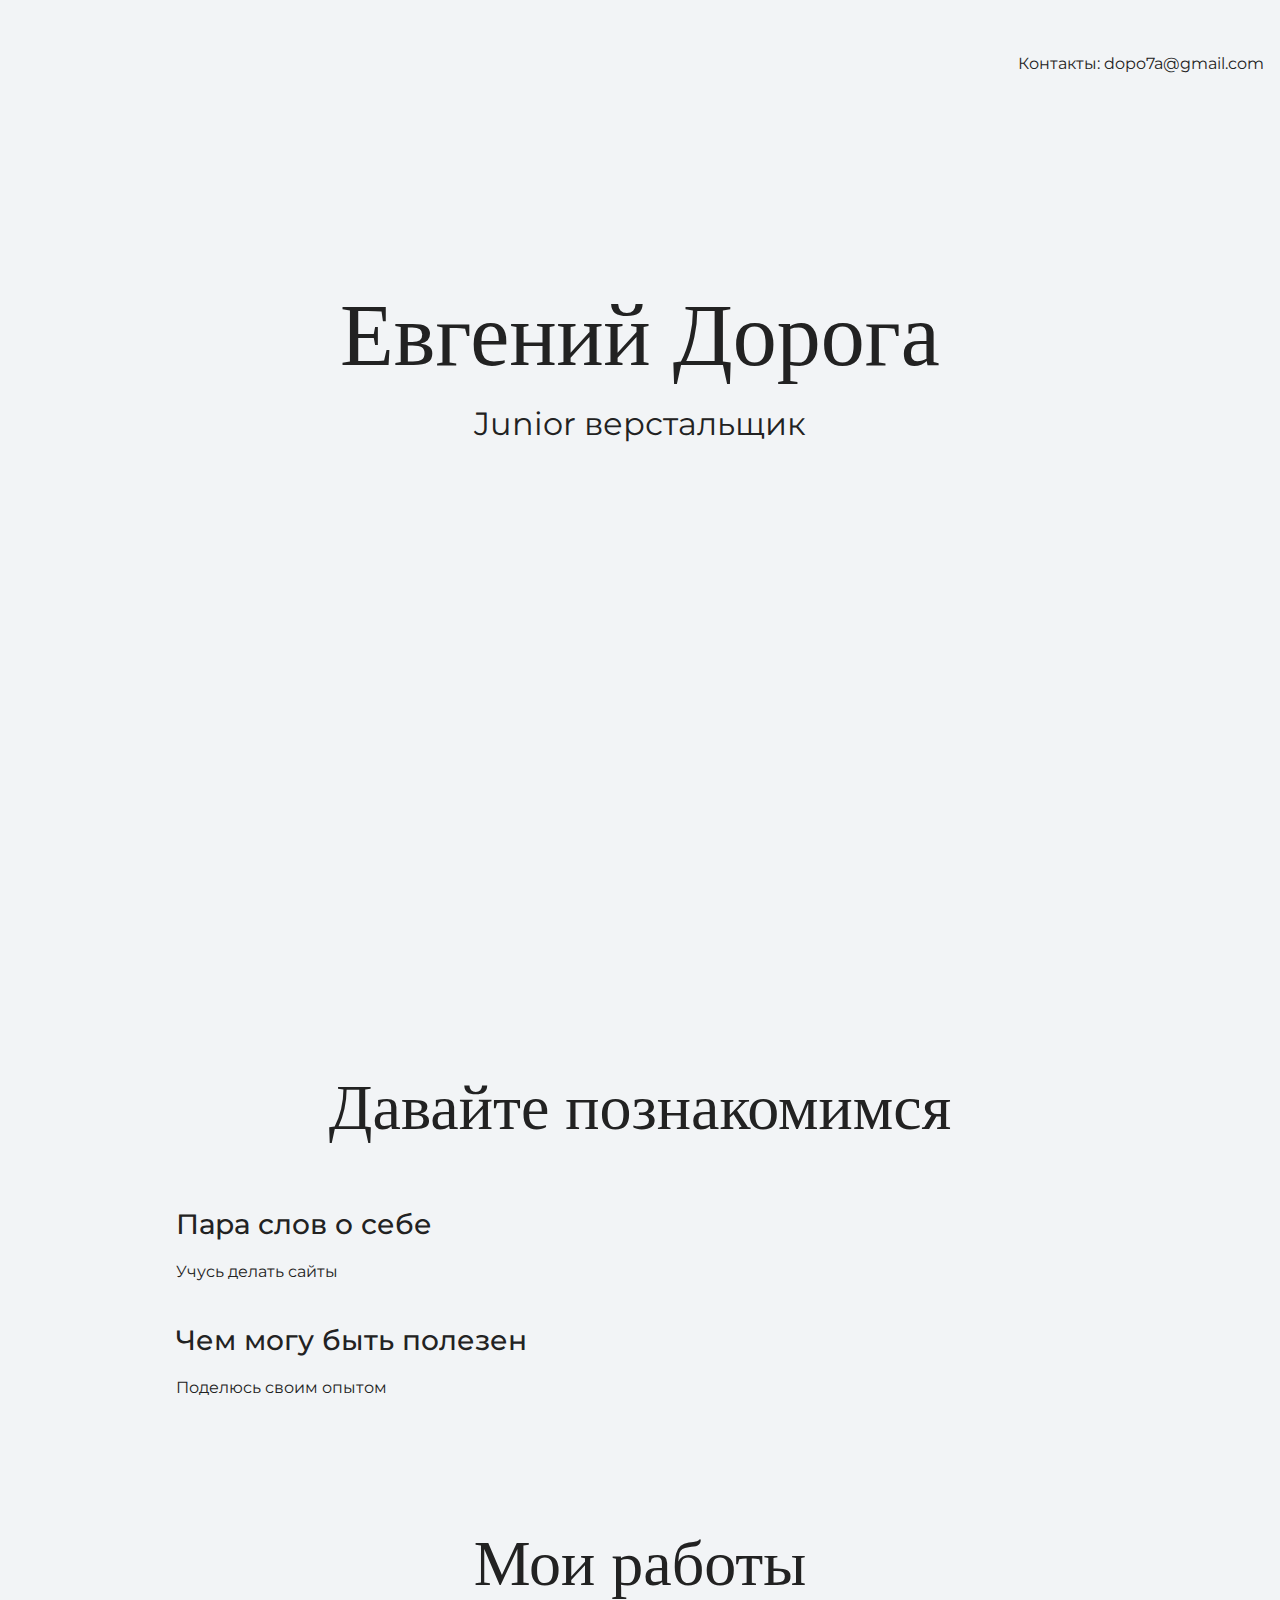
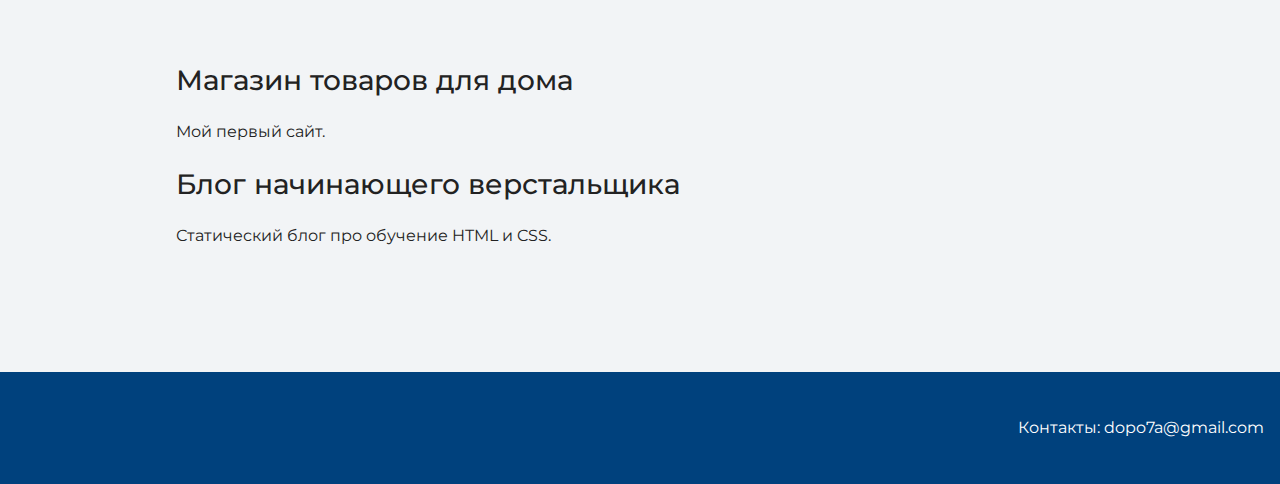
==== index.html @ 6e737665 "Upload files for the site" ====
<!DOCTYPE html>
<html lang="ru">
  <head>
    <meta charset="UTF-8">
    <!-- <link rel="stylesheet" href="outlines.css"> -->
    <link rel="stylesheet" href="style.css"/>
    <link href="https://fonts.googleapis.com/css?family=Montserrat:400,500,700|Old+Standard+TT&display=swap&subset=cyrillic" rel="stylesheet">
    <title>Портфолио Junior верстальщика</title>
  </head>

  <body>
    <header class="page-header">
      <div class="container">
        <p>Контакты: dopo7a@gmail.com</p>
      </div>
    </header>

    <section class="hero-image">
      <div class="container">
        <h1 class="heading">Евгений Дорога</h1>
        <p>Junior верстальщик</p>
      </div>
    </section>

    <section class="intro">
      <div class="container">
        <h2 class="subheading">Давайте познакомимся</h2>
        <h3>Пара слов о себе</h3>
        <p>Учусь делать сайты</p>
        <h3>Чем могу быть полезен</h3>
        <p>Поделюсь своим опытом</p>
      </div>
    </section>

    <section class="portfolio">
      <div class="container">
        <h2 class="subheading">Мои работы</h2>

        <h3>Магазин товаров для дома</h3>
        <p>Мой первый сайт.</p>

        <h3>Блог начинающего верстальщика</h3>
        <p>Статический блог про обучение HTML и CSS.</p>
      </div>
    </section>

    <footer class="page-footer">
      <div class="container">
        Контакты: dopo7a@gmail.com
      </div>
    </footer>
  </body>
</html>
---- outlines.css ----
html,
body {
  margin: 0;
  font-family: "Arial", sans-serif;
  font-size: 14px;
  line-height: 20px;
}

body {
  min-width: 430px;
  border: 2px dashed #c7e4ff;
}

html::before,
body::before,
header::before,
footer::before,
main::before {
  color: #7fc1ff;
}

main,
header,
footer {
  background-color: #f3faff;
  border: 2px solid #7fc1ff;
}

nav,
section,
article,
aside {
  background-color: #f9f7ff;
  border: 2px solid #9779ec;
}

nav::before,
section::before,
article::before,
aside::before {
  color: #9779ec;
}

h1,
h2,
h3 {
  font-size: 18px;
  background-color: #ffffff;
  border: 2px solid #ff994f;
}

h1::before {
  content: "h1";
  color: #ff994f;
}

h2::before {
  content: "h2";
  color: #ff994f;
}

h3::before {
  content: "h3";
  color: #ff994f;
}

p {
  background-color: #ffffff;
  border: 2px solid #f36dff;
}

p::before {
  color: #f36dff;
  content: "p";
}

* {
  position: relative;
  padding: 25px 25px 20px;
  margin: 0;
  border-radius: 4px;
}

*:not(:last-child) {
  margin-bottom: 20px;
}

*::before {
  position: absolute;
  top: 8px;
  left: 10px;
  font-weight: 700;
  font-size: 11px;
  line-height: 10px;
  letter-spacing: 0.04em;
}

html::before {
  content: "html";
}

body::before {
  content: "body";
}

main::before {
  content: "main";
}

header::before {
  content: "header";
}

footer::before {
  content: "footer";
}

section::before {
  content: "section";
}

article::before {
  content: "article";
}

aside::before {
  content: "aside";
}

nav::before {
  content: "nav";
}
---- style.css ----
body {
  margin: 0;
  min-width: 960px;
  font-family: "Montserrat", "Helvetica", "Arial", sans-serif;
  font-size: 16px;
  line-height: 32px;
  color: #222222;
  background-color: #f2f4f6;
  background-image: url("img/hero-bg.jpg");
  background-repeat: no-repeat;
  background-position: top center;
}

.container {
  max-width: 928px;
  margin: 0 auto;
  padding: 0 16px;
}

.page-header {
  margin: 0 0 160px;
  padding: 32px 0 32px;
}

.page-header .container,
.page-footer .container {
  max-width: 1408px;
  text-align: right;
}

.page-header a {
  margin-left: 56px;
  color: #288be6;
  text-decoration: none;
  background-repeat: no-repeat;
  background-position: left;
}

.header-email {
  padding-left: 30px;
  background-image: url("img/icon-email-header.svg");
}

.header-phone {
  padding-left: 25px;
  background-image: url("img/icon-phone-header.svg");
}

.hero-image {
  margin-bottom: 620px;
}

.hero-image .container {
  max-width: 1408px;
  text-align: center;
}

.heading {
  margin: 0 0 16px;
  font-family: "Old Standard TT", "Times", "Times New Roman", serif;
  font-size: 88px;
  line-height: 96px;
  font-weight: 400;
}

.hero-image p {
  margin: 0;
  font-size: 32px;
  line-height: 48px;
}

.intro {
  margin: 0 0 120px;
}

.subheading {
  margin: 0 0 56px;
  font-family: "Old Standard TT", "Times", "Times New Roman", serif;
  font-size: 64px;
  line-height: 80px;
  font-weight: 400;
  text-align: center;
}

.user-image {
  margin: 0 0 32px;
  text-align: center;
}

.intro h3,
.portfolio h3 {
  margin: 0 0 12px;
  font-size: 28px;
  line-height: 40px;
  font-weight: 500;
}

.intro p {
  margin: 0 0 32px;
}

.skills-list {
  margin: 0;
  padding: 0;
}

.skills-list dt {
  padding-left: 32px;
  background-repeat: no-repeat;
  background-position: left;
}

.skill-html {
  background-image: url("img/icon-html.svg");
}

.skill-css {
  background-image: url("img/icon-css.svg");
}

.level {
  margin: 4px 0 16px;
  padding: 0;
  height: 14px;
  font-size: 0;
  background-color: #ffffff;
  border: 1px solid #86c3fa;
  border-radius: 8px;
}

.level div {
  margin: 1px;
  height: 12px;
  background-color: #288be6;
  border-radius: 6px;
}

.portfolio {
  margin: 0 0 120px;
}

.projects {
  margin: 0;
  padding: 0;
  list-style: none;
}

.projects li {
  margin: 0 0 80px;
}

.project-image {
  margin: 0 0 24px;
  text-align: center;
}

.projects p {
  margin: 0 0 24px;
}

.button {
  padding: 6px 20px;
  display: inline-block;
  vertical-align: baseline;
  text-decoration: none;
  text-transform: uppercase;
  border-radius: 4px;
  background-color: #288be6;
  color: #ffffff;
}

.page-footer {
  padding: 40px 0;
  background-color: #00417d;
  color: #ffffff;
}

.page-footer a {
  margin-left: 56px;
  color: inherit;
  text-decoration: none;
  background-repeat: no-repeat;
  background-position: left;
}

.footer-email {
  padding-left: 30px;
  background-image: url("img/icon-email-footer.svg");
}

.footer-phone {
  padding-left: 25px;
  background-image: url("img/icon-phone-footer.svg");
}
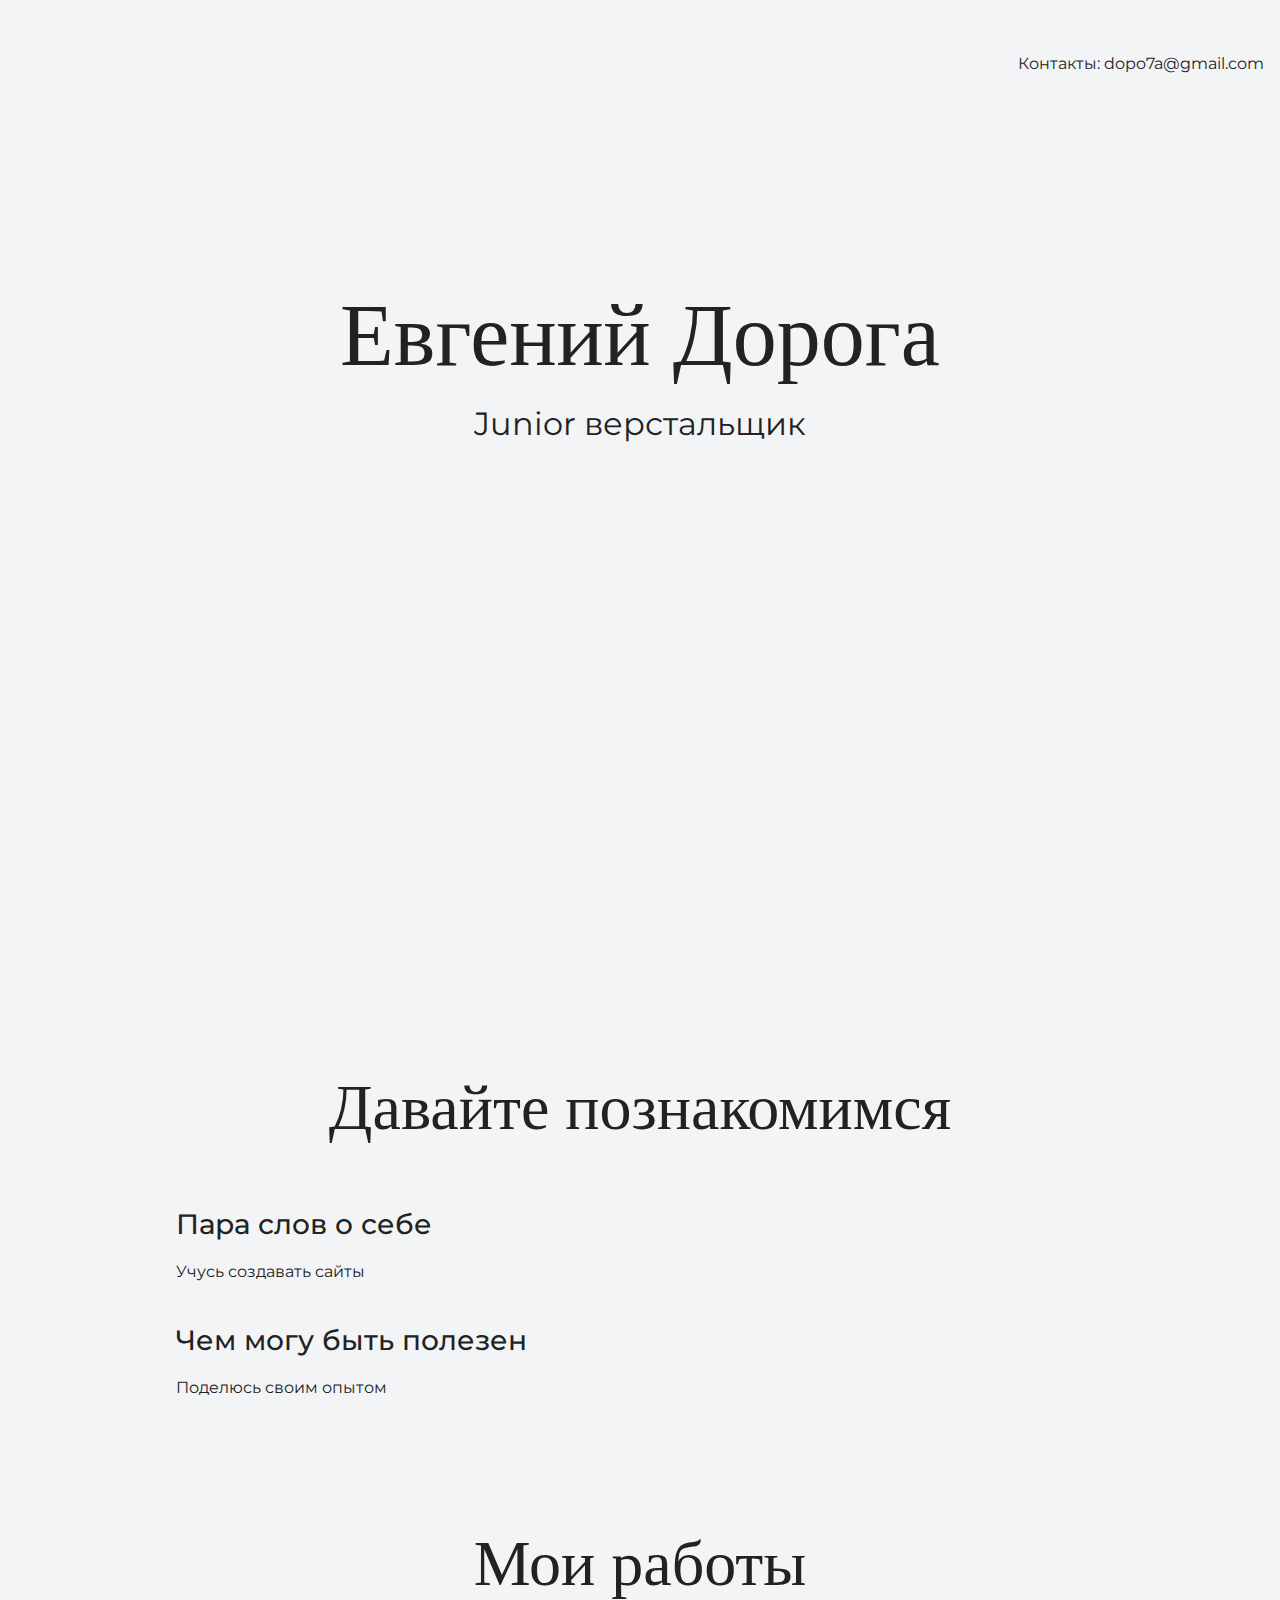
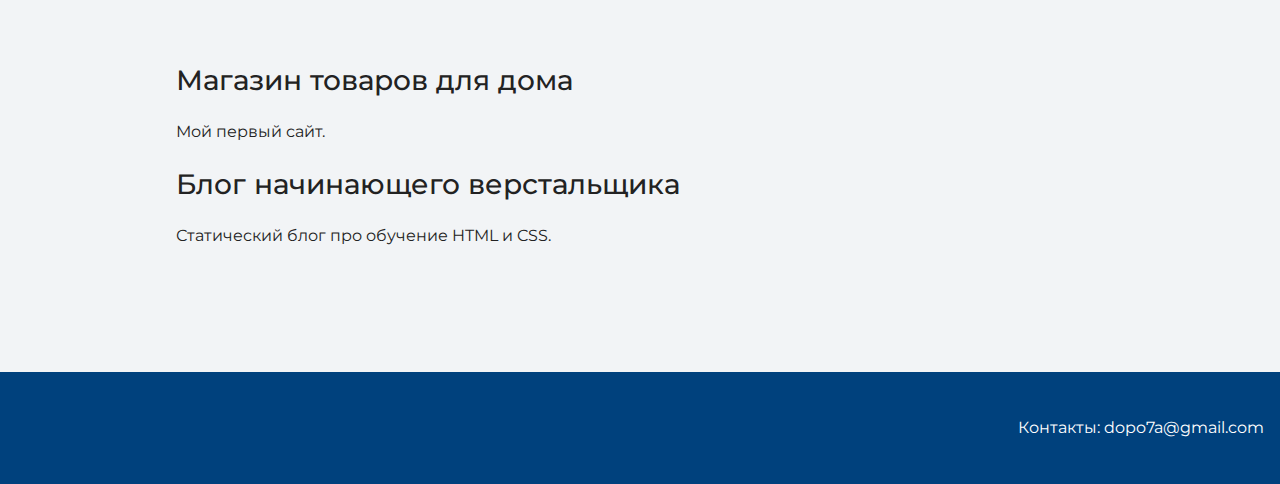
==== commit a9ef6381: "Update index.html" ====
--- a/index.html
+++ b/index.html
@@ -26,7 +26,7 @@
       <div class="container">
         <h2 class="subheading">Давайте познакомимся</h2>
         <h3>Пара слов о себе</h3>
-        <p>Учусь делать сайты</p>
+        <p>Учусь создавать сайты</p>
         <h3>Чем могу быть полезен</h3>
         <p>Поделюсь своим опытом</p>
       </div>
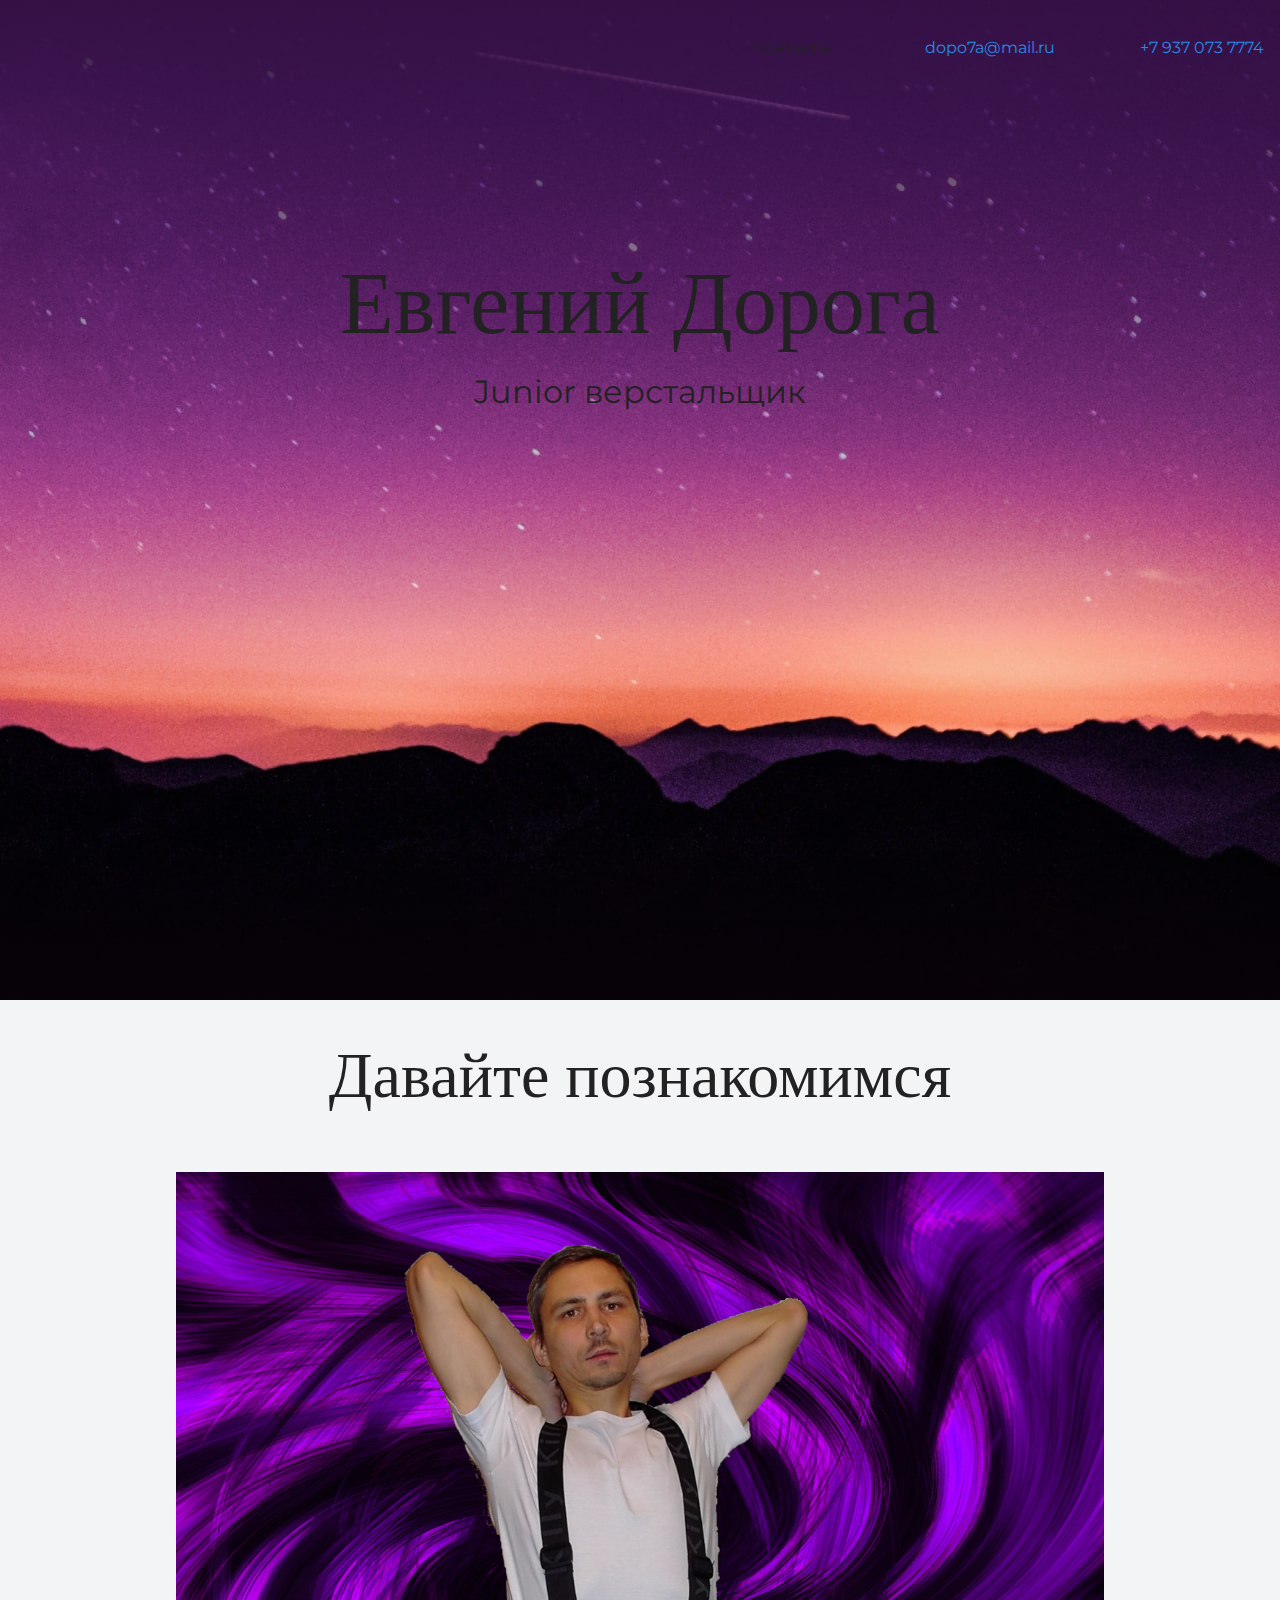
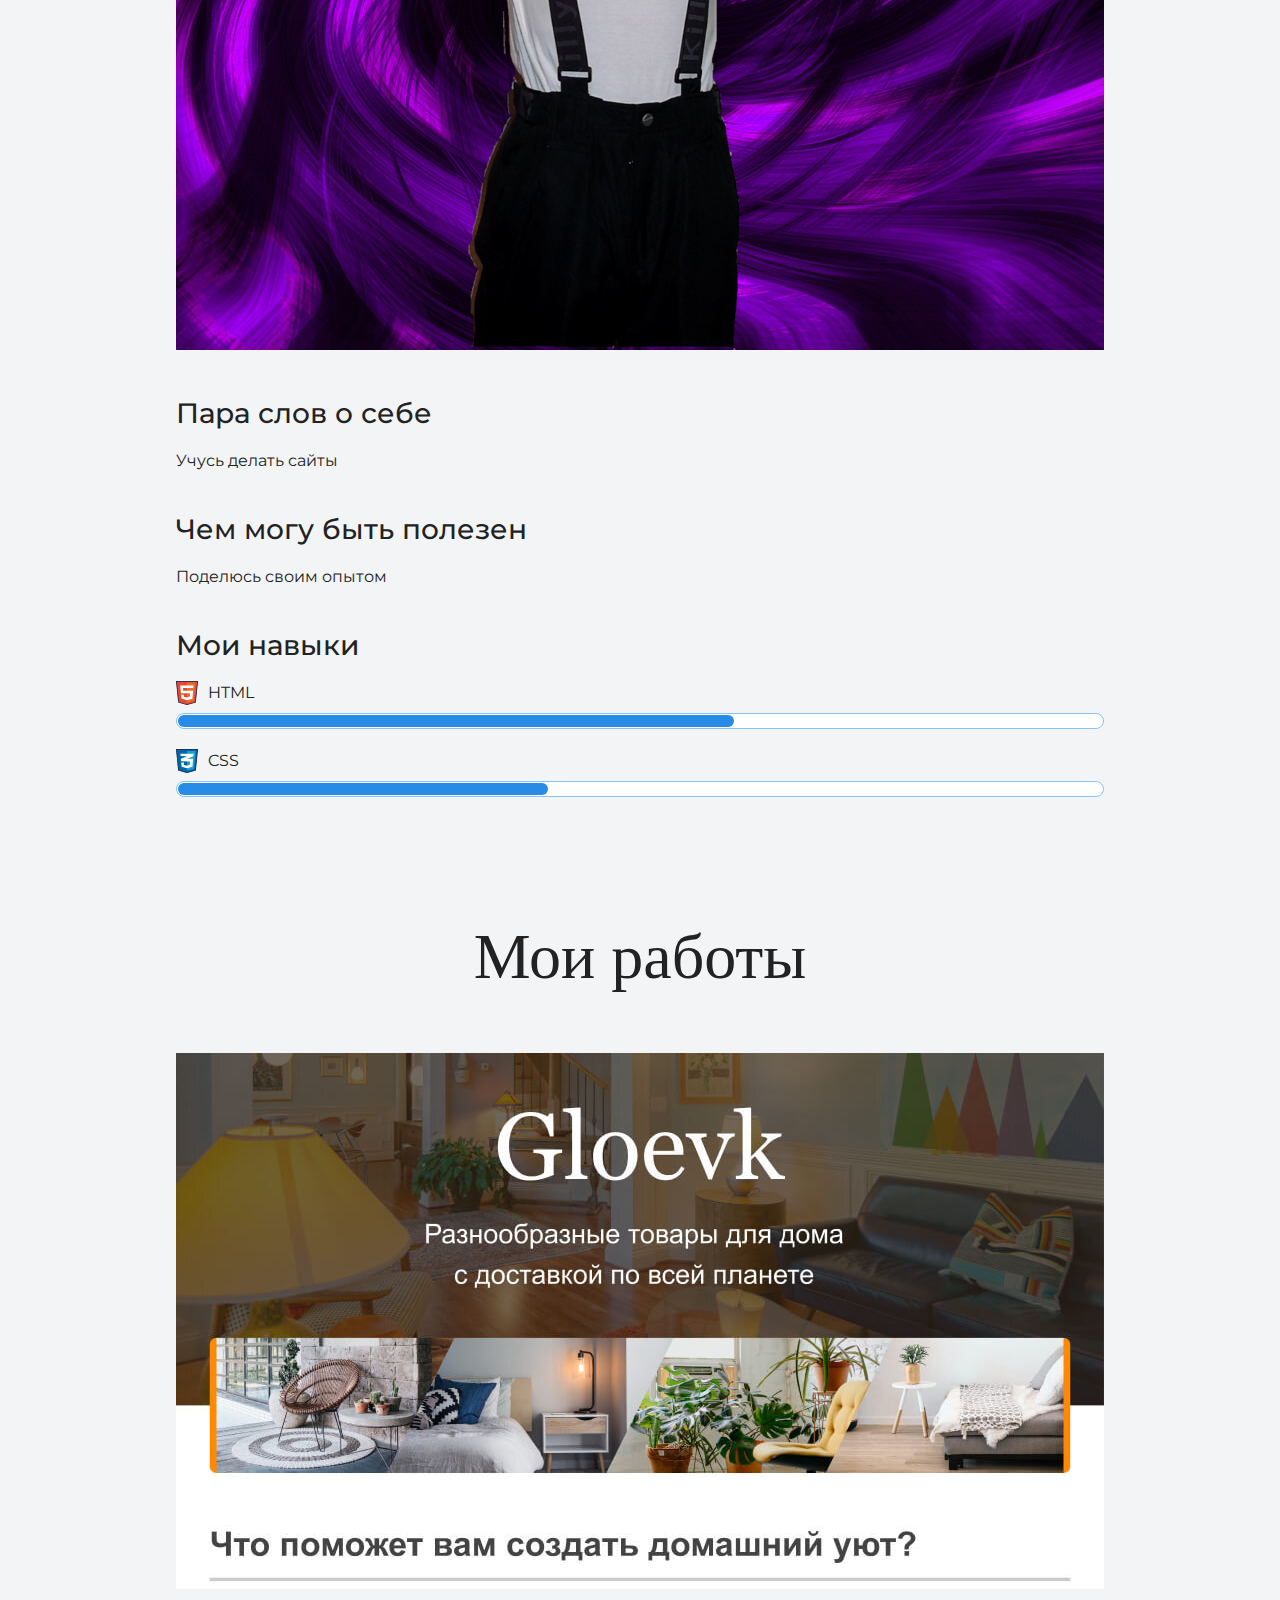
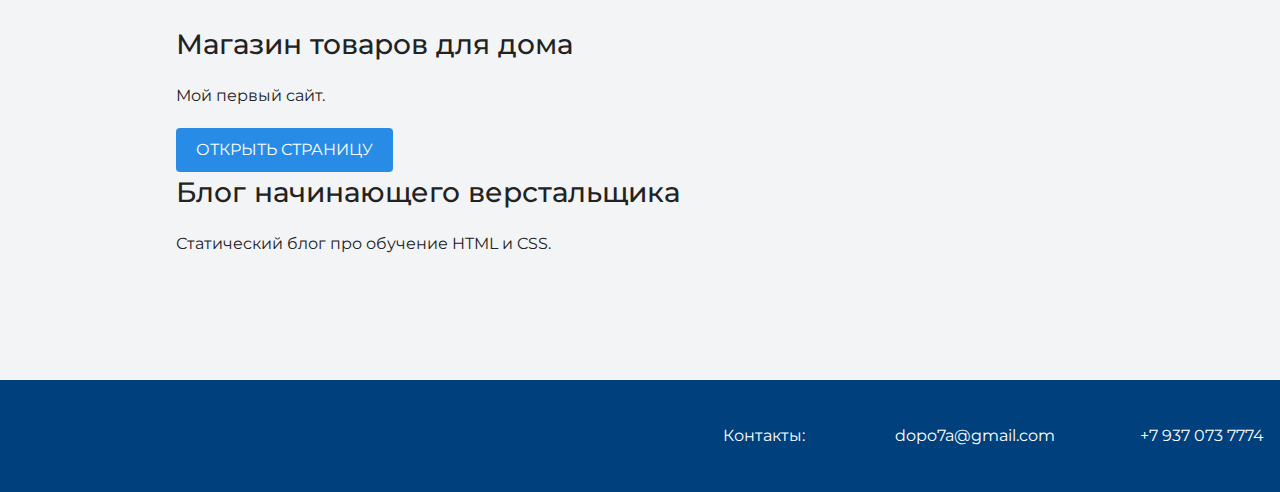
==== commit bd532178: "Replacement" ====
--- a/index.html
+++ b/index.html
@@ -11,7 +11,9 @@
   <body>
     <header class="page-header">
       <div class="container">
-        <p>Контакты: dopo7a@gmail.com</p>
+        Контакты:
+        <a class="header-email" href="mailto:dopo7a@mail.ru">dopo7a@mail.ru</a>
+        <a class="header-phone" href="tel:+79370737774">+7 937 073 7774</a>
       </div>
     </header>
 
@@ -25,10 +27,23 @@
     <section class="intro">
       <div class="container">
         <h2 class="subheading">Давайте познакомимся</h2>
+        <figure class="user-image">
+          <img src="files/user.jpg" alt="Фотография Евжена" width="928" />
+        </figure>
         <h3>Пара слов о себе</h3>
-        <p>Учусь создавать сайты</p>
+        <p>Учусь делать сайты</p>
         <h3>Чем могу быть полезен</h3>
+        <!-- Здесь будет описание моих преимуществ -->
         <p>Поделюсь своим опытом</p>
+        <div class="skills">
+          <h3>Мои навыки</h3>
+          <dl class="skills-list">
+            <dt class="skill-html">HTML</dt>
+            <dd class="level"><div style="width: 60%;">60%</div></dd>
+            <dt class="skill-css">CSS</dt>
+            <dd class="level"><div style="width: 40%;">40%</div></dd>
+          </dl>
+        </div>
       </div>
     </section>
 
@@ -36,8 +51,12 @@
       <div class="container">
         <h2 class="subheading">Мои работы</h2>
 
+        <figure class="project-image">
+          <img src="files/project.jpg" alt="Магазин товаров для дома" width="928" height="536"/>
+        </figure>
         <h3>Магазин товаров для дома</h3>
         <p>Мой первый сайт.</p>
+        <a class="button" href="source/project/index.html">Открыть страницу</a>
 
         <h3>Блог начинающего верстальщика</h3>
         <p>Статический блог про обучение HTML и CSS.</p>
@@ -46,7 +65,9 @@
 
     <footer class="page-footer">
       <div class="container">
-        Контакты: dopo7a@gmail.com
+        Контакты: 
+        <a class="footer-email" href="mailto:dopo7a@mail.ru">dopo7a@gmail.com</a>
+        <a class="footer-phone" href="tel:+79370737774">+7 937 073 7774</a>
       </div>
     </footer>
   </body>
